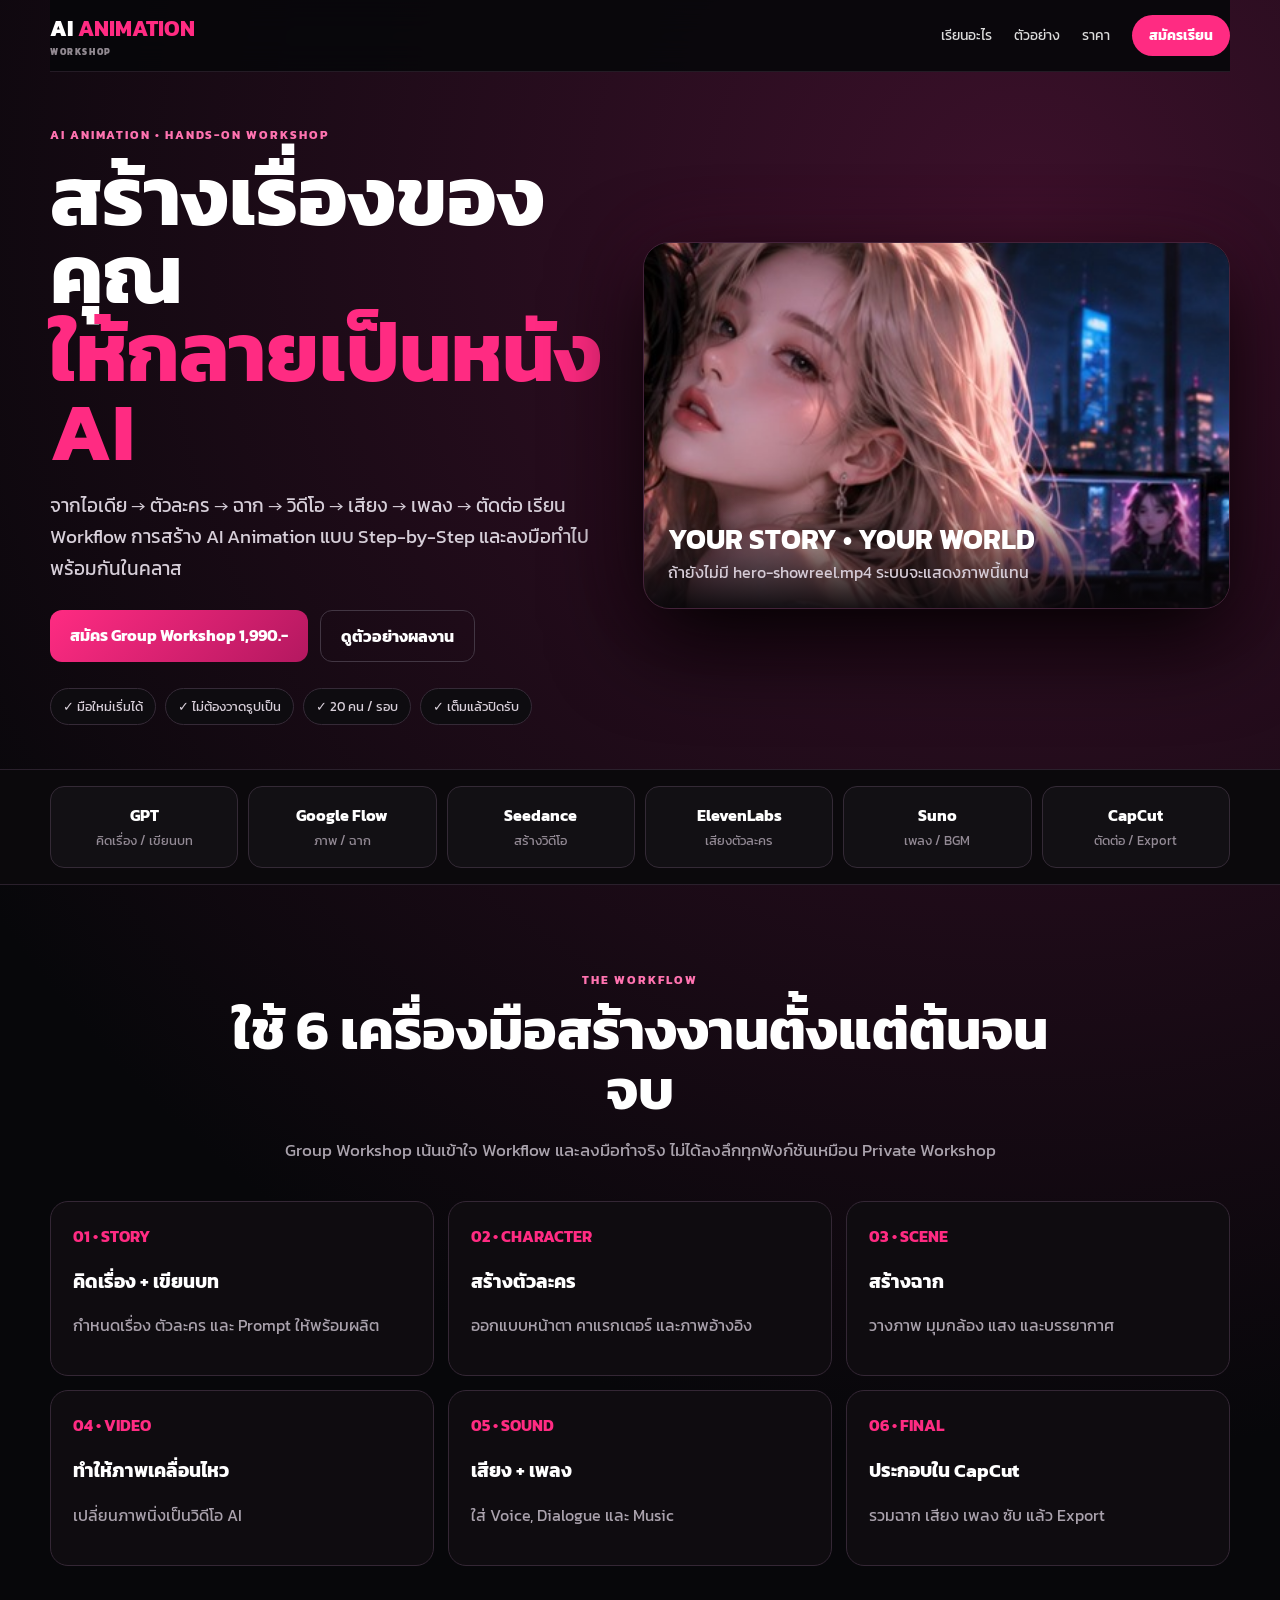
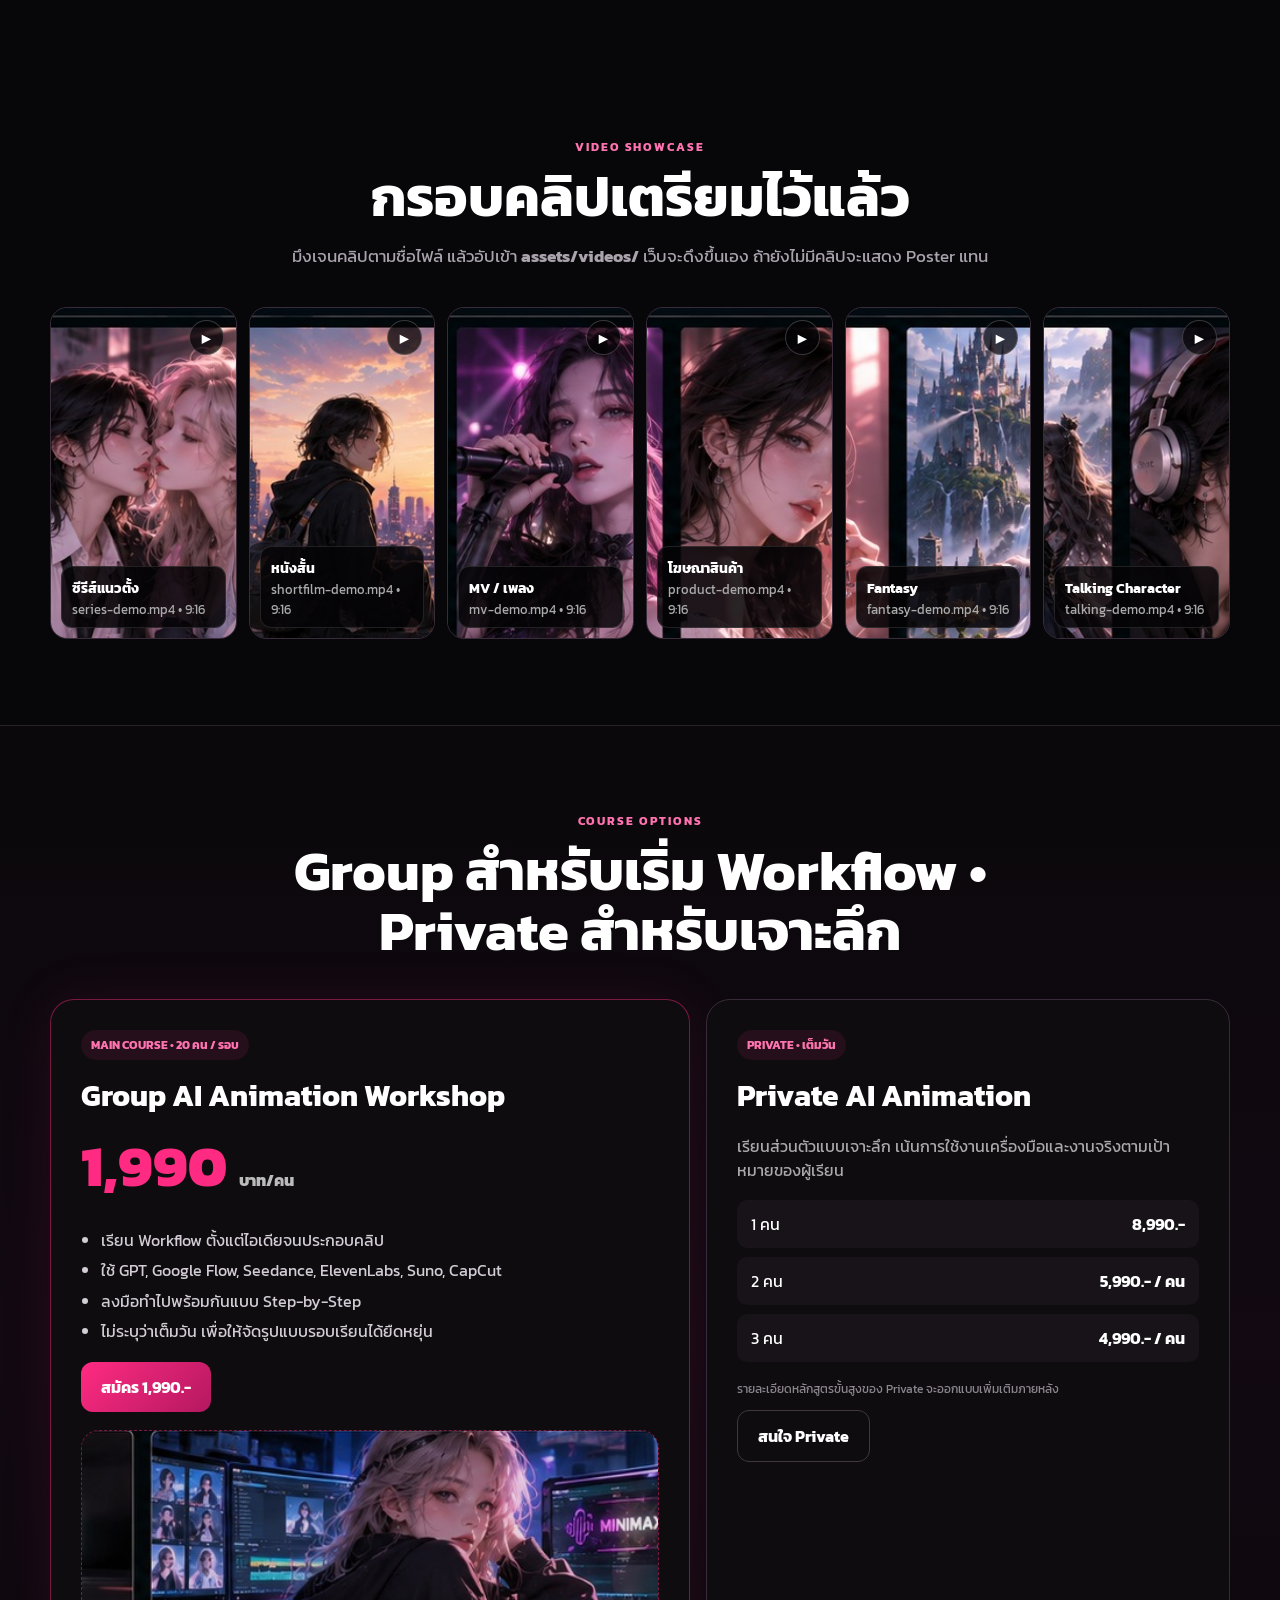
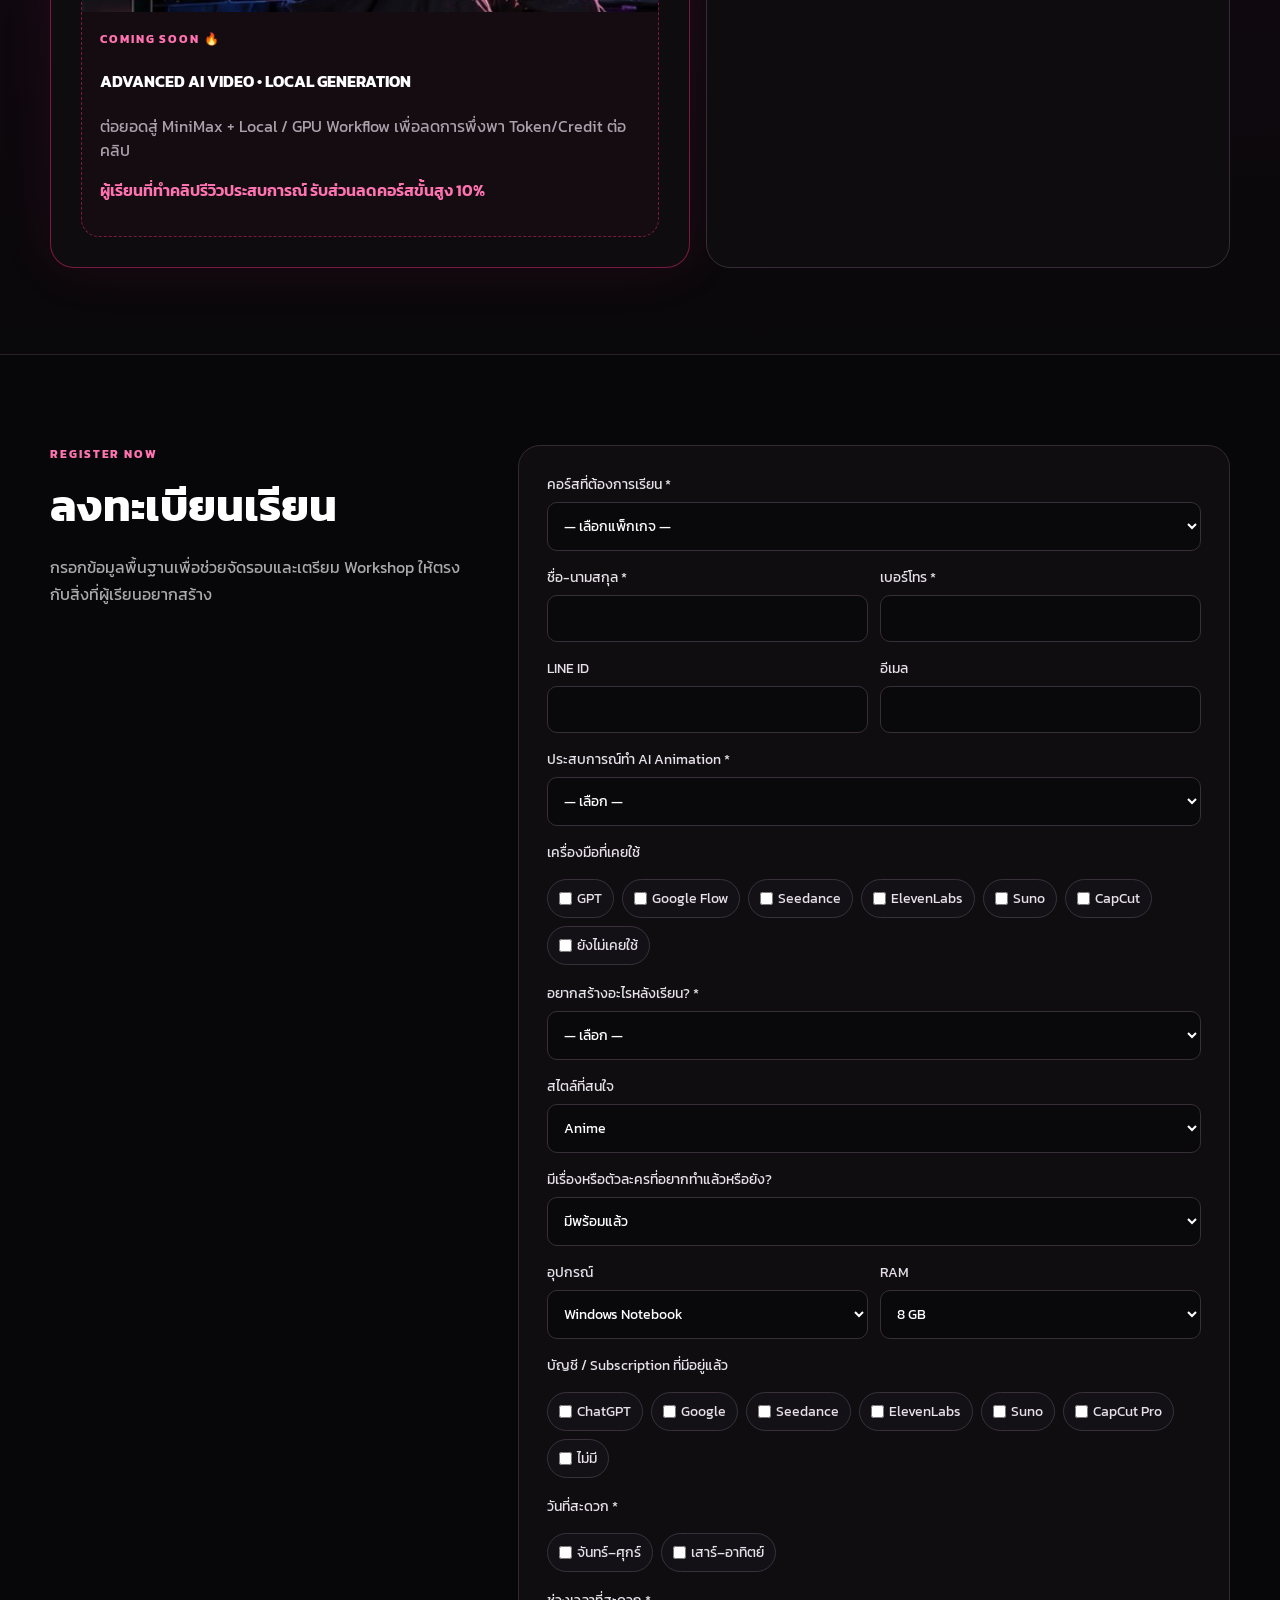
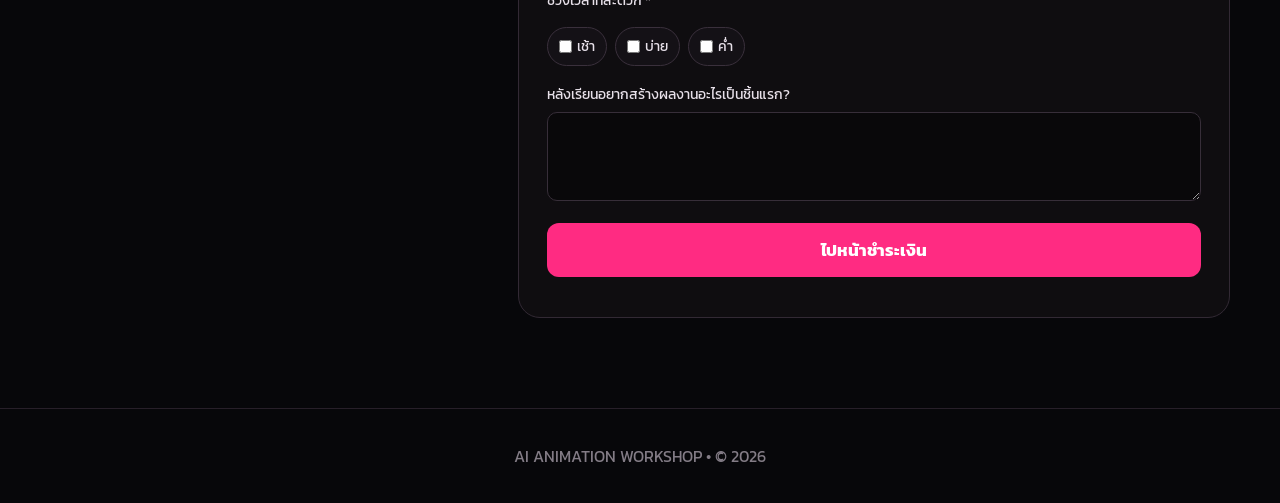
==== index.html @ cec1e3d9 "Add files via upload" ====
<!doctype html>
<html lang="th">
<head>
<meta charset="utf-8">
<meta name="viewport" content="width=device-width,initial-scale=1">
<meta name="theme-color" content="#07070a">
<meta name="description" content="AI Animation Workshop เรียน Workflow สร้าง AI Animation ตั้งแต่ไอเดีย ตัวละคร ฉาก วิดีโอ เสียง เพลง และตัดต่อ">
<title>AI Animation Workshop</title>
<link rel="preconnect" href="https://fonts.googleapis.com">
<link rel="preconnect" href="https://fonts.gstatic.com" crossorigin>
<link href="https://fonts.googleapis.com/css2?family=Kanit:wght@300;400;500;600;700;800&display=swap" rel="stylesheet">
<style>
:root{--bg:#07070a;--panel:#101014;--text:#fff;--muted:#aaa3ad;--pink:#ff2b82;--pink2:#ff73b0;--line:#2b222d}
*{box-sizing:border-box}html{scroll-behavior:smooth}
body{margin:0;background:radial-gradient(circle at 80% 4%,#3b102a 0,transparent 24%),#07070a;color:#fff;font-family:Kanit,sans-serif}
.container{width:min(1180px,calc(100% - 32px));margin:auto}.hidden{display:none!important}
.nav{height:72px;display:flex;align-items:center;justify-content:space-between;border-bottom:1px solid #241b25;position:sticky;top:0;background:#07070ae8;backdrop-filter:blur(16px);z-index:50}
.brand{font-weight:800;font-size:22px}.brand b{color:var(--pink)}.brand small{display:block;font-size:9px;letter-spacing:.18em;color:#918991}
.navlinks{display:flex;align-items:center;gap:22px}.nav a{color:#ddd;text-decoration:none;font-size:14px}.nav .cta{background:var(--pink);padding:10px 17px;border-radius:999px;color:#fff;font-weight:700}
.hero{display:grid;grid-template-columns:1fr 1.05fr;gap:34px;align-items:center;padding:54px 0 44px;min-height:690px}
.kicker,.eyebrow{font-size:12px;letter-spacing:.16em;color:var(--pink2);font-weight:700}.hero h1{font-size:clamp(50px,6.5vw,86px);line-height:.94;margin:13px 0 20px}.hero h1 em{font-style:normal;color:var(--pink)}
.lead{font-size:19px;line-height:1.65;color:#d6ced8}.actions{display:flex;gap:12px;flex-wrap:wrap;margin:26px 0}.btn{display:inline-block;text-decoration:none;color:#fff;border:1px solid #423643;border-radius:12px;padding:13px 20px;font-weight:700}.btn.primary{border:0;background:linear-gradient(135deg,var(--pink),#b41860)}
.facts{display:flex;gap:9px;flex-wrap:wrap}.facts span{font-size:13px;border:1px solid #352a37;background:#0e0c10;padding:8px 12px;border-radius:999px;color:#d9d0da}
.hero-media{position:relative;border:1px solid #44233a;border-radius:26px;overflow:hidden;background:#111;box-shadow:0 30px 90px #000,0 0 80px #ff2b8218;aspect-ratio:16/10}
.hero-media img,.hero-media video{width:100%;height:100%;object-fit:cover;position:absolute;inset:0}.hero-media video{z-index:2}.hero-overlay{position:absolute;inset:auto 0 0 0;padding:24px;background:linear-gradient(transparent,#080609ee);z-index:3}.hero-overlay b{font-size:28px}.hero-overlay span{display:block;color:#d5cbd6}
.toolbar{border-block:1px solid #2a202c;background:#0b090c;padding:16px 0}.tools{display:grid;grid-template-columns:repeat(6,1fr);gap:10px}.tool{border:1px solid #342a36;background:#121014;border-radius:14px;padding:16px 9px;text-align:center}.tool b{display:block}.tool small{color:#938a95}
.section{padding:86px 0}.head{text-align:center;max-width:820px;margin:0 auto 38px}.head h2{font-size:clamp(34px,5vw,56px);line-height:1.08;margin:10px 0}.head p{color:var(--muted);font-size:17px}
.workflow{display:grid;grid-template-columns:repeat(3,1fr);gap:14px}.step{border:1px solid #342735;border-radius:18px;padding:22px;background:#0f0c10}.step b{color:var(--pink)}.step p{color:#aaa2ad}
.video-grid{display:grid;grid-template-columns:repeat(6,1fr);gap:12px}.video-card{position:relative;aspect-ratio:9/16;border:1px solid #392b3a;border-radius:17px;overflow:hidden;background:#0c0a0d}.video-card img,.video-card video{position:absolute;inset:0;width:100%;height:100%;object-fit:cover}.video-card video{z-index:2}.video-card .label{position:absolute;z-index:4;left:10px;right:10px;bottom:10px;background:#050406d9;border:1px solid #ffffff1c;border-radius:11px;padding:8px 10px}.video-card .label b{font-size:14px}.video-card .label small{display:block;color:#aaa}.playdot{position:absolute;z-index:3;top:12px;right:12px;width:35px;height:35px;border-radius:50%;display:grid;place-items:center;background:#050406bb;border:1px solid #fff3}
.pricing{background:linear-gradient(180deg,#0a080b,#120912,#09080a);border-block:1px solid #2a202c}.pricegrid{display:grid;grid-template-columns:1.1fr .9fr;gap:16px}.pcard{border:1px solid #382b39;background:#0e0c0f;border-radius:24px;padding:30px}.pcard.featured{border-color:#ff2b8270;box-shadow:0 0 55px #ff2b8217}.badge{display:inline-block;padding:6px 10px;border-radius:999px;background:#ff2b8218;color:var(--pink2);font-size:12px;font-weight:700}.pcard h3{font-size:30px;margin:13px 0 4px}.money{font-size:58px;font-weight:800;color:var(--pink)}.money small{font-size:16px;color:#bbb}.pcard ul{padding-left:20px;color:#d4cdd6;line-height:1.9}.private-prices{display:grid;gap:9px;margin:18px 0}.private-prices div{display:flex;justify-content:space-between;background:#171319;padding:12px 14px;border-radius:10px}.tease{margin-top:18px;border:1px dashed #ff2b8270;border-radius:18px;padding:0;overflow:hidden;background:#ff2b8208}.tease img{width:100%;display:block;aspect-ratio:16/5;object-fit:cover;opacity:.9}.tease .copy{padding:18px}.tease p{color:#aaa1ac}.discount{color:var(--pink2)!important;font-weight:600}
.register{padding:90px 0}.registergrid{display:grid;grid-template-columns:.75fr 1.25fr;gap:40px}.form{background:#0f0d10;border:1px solid #322934;border-radius:22px;padding:28px}.form label,.legend{display:block;margin:0 0 16px;color:#e7e0e9;font-size:14px}.form input,.form select,.form textarea{width:100%;margin-top:7px;background:#09080a;border:1px solid #372e39;color:#fff;border-radius:10px;padding:12px;font:inherit}.row{display:grid;grid-template-columns:1fr 1fr;gap:12px}.choices{display:flex;gap:8px;flex-wrap:wrap;margin:7px 0 18px}.choices label{margin:0}.choices input{width:auto;margin:0 5px 0 0}.chip{display:flex!important;align-items:center;border:1px solid #3a303c;border-radius:999px;padding:8px 11px;background:#141116}.submit{width:100%;border:0;border-radius:12px;background:var(--pink);color:#fff;font:700 17px Kanit;padding:14px;cursor:pointer}
.payment{margin-top:25px;border-top:1px solid #332a35;padding-top:25px}.bank{background:#171319;border-radius:14px;padding:16px;margin:15px 0}.bank div{display:flex;justify-content:space-between;gap:20px;padding:5px 0}.pay-qr{display:grid;grid-template-columns:1fr minmax(220px,320px);gap:22px;align-items:start}.pay-qr img{width:100%;border-radius:16px;background:#fff}.note{font-size:12px;color:#8e8790}.qrline{display:grid;grid-template-columns:1fr 180px;gap:20px;align-items:center;margin-top:20px}.qrline img{width:180px;background:#fff;padding:8px;border-radius:12px}.foot{border-top:1px solid #271f29;padding:35px 0;color:#837c86;text-align:center}
@media(max-width:950px){.hero,.registergrid,.pricegrid{grid-template-columns:1fr}.video-grid{grid-template-columns:repeat(3,1fr)}.tools{grid-template-columns:repeat(3,1fr)}}
@media(max-width:560px){.navlinks a:not(.cta){display:none}.hero{padding-top:35px;min-height:auto}.hero h1{font-size:50px}.workflow{grid-template-columns:1fr}.video-grid{grid-template-columns:repeat(2,1fr)}.tools{grid-template-columns:repeat(2,1fr)}.row,.pay-qr{grid-template-columns:1fr}}
</style>
</head>
<body>
<nav class="nav container">
  <div class="brand">AI <b>ANIMATION</b><small>WORKSHOP</small></div>
  <div class="navlinks"><a href="#learn">เรียนอะไร</a><a href="#showcase">ตัวอย่าง</a><a href="#pricing">ราคา</a><a href="#register" class="cta">สมัครเรียน</a></div>
</nav>

<main>
<section class="hero container">
  <div>
    <div class="kicker">AI ANIMATION • HANDS-ON WORKSHOP</div>
    <h1>สร้างเรื่องของคุณ<br><em>ให้กลายเป็นหนัง AI</em></h1>
    <p class="lead">จากไอเดีย → ตัวละคร → ฉาก → วิดีโอ → เสียง → เพลง → ตัดต่อ เรียน Workflow การสร้าง AI Animation แบบ Step-by-Step และลงมือทำไปพร้อมกันในคลาส</p>
    <div class="actions"><a class="btn primary" href="#register">สมัคร Group Workshop 1,990.-</a><a class="btn" href="#showcase">ดูตัวอย่างผลงาน</a></div>
    <div class="facts"><span>✓ มือใหม่เริ่มได้</span><span>✓ ไม่ต้องวาดรูปเป็น</span><span>✓ 20 คน / รอบ</span><span>✓ เต็มแล้วปิดรับ</span></div>
  </div>
  <div class="hero-media">
    <img id="heroPoster" src="assets/images/hero-banner.jpg" alt="AI Animation cinematic hero">
    <video data-reveal="#heroPoster" src="assets/videos/hero-showreel.mp4" muted loop autoplay playsinline preload="metadata"></video>
    <div class="hero-overlay"><b>YOUR STORY • YOUR WORLD</b><span>ถ้ายังไม่มี hero-showreel.mp4 ระบบจะแสดงภาพนี้แทน</span></div>
  </div>
</section>

<section class="toolbar"><div class="container tools">
  <div class="tool"><b>GPT</b><small>คิดเรื่อง / เขียนบท</small></div>
  <div class="tool"><b>Google Flow</b><small>ภาพ / ฉาก</small></div>
  <div class="tool"><b>Seedance</b><small>สร้างวิดีโอ</small></div>
  <div class="tool"><b>ElevenLabs</b><small>เสียงตัวละคร</small></div>
  <div class="tool"><b>Suno</b><small>เพลง / BGM</small></div>
  <div class="tool"><b>CapCut</b><small>ตัดต่อ / Export</small></div>
</section>

<section class="section container" id="learn">
  <div class="head"><div class="eyebrow">THE WORKFLOW</div><h2>ใช้ 6 เครื่องมือสร้างงานตั้งแต่ต้นจนจบ</h2><p>Group Workshop เน้นเข้าใจ Workflow และลงมือทำจริง ไม่ได้ลงลึกทุกฟังก์ชันเหมือน Private Workshop</p></div>
  <div class="workflow">
    <div class="step"><b>01 • STORY</b><h3>คิดเรื่อง + เขียนบท</h3><p>กำหนดเรื่อง ตัวละคร และ Prompt ให้พร้อมผลิต</p></div>
    <div class="step"><b>02 • CHARACTER</b><h3>สร้างตัวละคร</h3><p>ออกแบบหน้าตา คาแรกเตอร์ และภาพอ้างอิง</p></div>
    <div class="step"><b>03 • SCENE</b><h3>สร้างฉาก</h3><p>วางภาพ มุมกล้อง แสง และบรรยากาศ</p></div>
    <div class="step"><b>04 • VIDEO</b><h3>ทำให้ภาพเคลื่อนไหว</h3><p>เปลี่ยนภาพนิ่งเป็นวิดีโอ AI</p></div>
    <div class="step"><b>05 • SOUND</b><h3>เสียง + เพลง</h3><p>ใส่ Voice, Dialogue และ Music</p></div>
    <div class="step"><b>06 • FINAL</b><h3>ประกอบใน CapCut</h3><p>รวมฉาก เสียง เพลง ซับ แล้ว Export</p></div>
  </div>
</section>

<section class="section container" id="showcase">
  <div class="head"><div class="eyebrow">VIDEO SHOWCASE</div><h2>กรอบคลิปเตรียมไว้แล้ว</h2><p>มึงเจนคลิปตามชื่อไฟล์ แล้วอัปเข้า <b>assets/videos/</b> เว็บจะดึงขึ้นเอง ถ้ายังไม่มีคลิปจะแสดง Poster แทน</p></div>
  <div class="video-grid">
    <div class="video-card"><img id="p1" src="assets/images/series-poster.jpg"><video data-reveal="#p1" src="assets/videos/series-demo.mp4" muted loop autoplay playsinline preload="metadata"></video><div class="playdot">▶</div><div class="label"><b>ซีรีส์แนวตั้ง</b><small>series-demo.mp4 • 9:16</small></div></div>
    <div class="video-card"><img id="p2" src="assets/images/shortfilm-poster.jpg"><video data-reveal="#p2" src="assets/videos/shortfilm-demo.mp4" muted loop autoplay playsinline preload="metadata"></video><div class="playdot">▶</div><div class="label"><b>หนังสั้น</b><small>shortfilm-demo.mp4 • 9:16</small></div></div>
    <div class="video-card"><img id="p3" src="assets/images/mv-poster.jpg"><video data-reveal="#p3" src="assets/videos/mv-demo.mp4" muted loop autoplay playsinline preload="metadata"></video><div class="playdot">▶</div><div class="label"><b>MV / เพลง</b><small>mv-demo.mp4 • 9:16</small></div></div>
    <div class="video-card"><img id="p4" src="assets/images/product-poster.jpg"><video data-reveal="#p4" src="assets/videos/product-demo.mp4" muted loop autoplay playsinline preload="metadata"></video><div class="playdot">▶</div><div class="label"><b>โฆษณาสินค้า</b><small>product-demo.mp4 • 9:16</small></div></div>
    <div class="video-card"><img id="p5" src="assets/images/fantasy-poster.jpg"><video data-reveal="#p5" src="assets/videos/fantasy-demo.mp4" muted loop autoplay playsinline preload="metadata"></video><div class="playdot">▶</div><div class="label"><b>Fantasy</b><small>fantasy-demo.mp4 • 9:16</small></div></div>
    <div class="video-card"><img id="p6" src="assets/images/talking-poster.jpg"><video data-reveal="#p6" src="assets/videos/talking-demo.mp4" muted loop autoplay playsinline preload="metadata"></video><div class="playdot">▶</div><div class="label"><b>Talking Character</b><small>talking-demo.mp4 • 9:16</small></div></div>
  </div>
</section>

<section class="section pricing" id="pricing"><div class="container">
  <div class="head"><div class="eyebrow">COURSE OPTIONS</div><h2>Group สำหรับเริ่ม Workflow • Private สำหรับเจาะลึก</h2></div>
  <div class="pricegrid">
    <article class="pcard featured">
      <span class="badge">MAIN COURSE • 20 คน / รอบ</span>
      <h3>Group AI Animation Workshop</h3>
      <div class="money">1,990 <small>บาท/คน</small></div>
      <ul><li>เรียน Workflow ตั้งแต่ไอเดียจนประกอบคลิป</li><li>ใช้ GPT, Google Flow, Seedance, ElevenLabs, Suno, CapCut</li><li>ลงมือทำไปพร้อมกันแบบ Step-by-Step</li><li>ไม่ระบุว่าเต็มวัน เพื่อให้จัดรูปแบบรอบเรียนได้ยืดหยุ่น</li></ul>
      <a class="btn primary" href="#register">สมัคร 1,990.-</a>
      <div class="tease">
        <img src="assets/images/advanced-banner.jpg" alt="Advanced Local Generation">
        <div class="copy"><div class="eyebrow">COMING SOON 🔥</div><h4>ADVANCED AI VIDEO • LOCAL GENERATION</h4><p>ต่อยอดสู่ MiniMax + Local / GPU Workflow เพื่อลดการพึ่งพา Token/Credit ต่อคลิป</p><p class="discount">ผู้เรียนที่ทำคลิปรีวิวประสบการณ์ รับส่วนลดคอร์สขั้นสูง 10%</p></div>
      </div>
    </article>
    <article class="pcard">
      <span class="badge">PRIVATE • เต็มวัน</span>
      <h3>Private AI Animation</h3>
      <p style="color:#aaa">เรียนส่วนตัวแบบเจาะลึก เน้นการใช้งานเครื่องมือและงานจริงตามเป้าหมายของผู้เรียน</p>
      <div class="private-prices"><div><span>1 คน</span><b>8,990.-</b></div><div><span>2 คน</span><b>5,990.- / คน</b></div><div><span>3 คน</span><b>4,990.- / คน</b></div></div>
      <p class="note">รายละเอียดหลักสูตรขั้นสูงของ Private จะออกแบบเพิ่มเติมภายหลัง</p>
      <a class="btn" href="#register">สนใจ Private</a>
    </article>
  </div>
</div></section>

<section class="register container" id="register"><div class="registergrid">
  <div><div class="eyebrow">REGISTER NOW</div><h2 style="font-size:44px;margin:10px 0">ลงทะเบียนเรียน</h2><p style="color:#aaa;line-height:1.7">กรอกข้อมูลพื้นฐานเพื่อช่วยจัดรอบและเตรียม Workshop ให้ตรงกับสิ่งที่ผู้เรียนอยากสร้าง</p></div>
  <form class="form" id="registerForm">
    <label>คอร์สที่ต้องการเรียน *<select name="course" id="courseSelect" required>
      <option value="">— เลือกแพ็กเกจ —</option>
      <option value="group" data-price="1990" data-qr="assets/promptpay-1990.png">Group AI Animation Workshop — 1,990 บาท</option>
      <option value="private1" data-price="8990" data-qr="assets/promptpay-8990.png">Private 1 คน — 8,990 บาท</option>
      <option value="private2" data-price="11980" data-qr="assets/promptpay-5990.png">Private 2 คน — 5,990 บาท/คน</option>
      <option value="private3" data-price="14970" data-qr="assets/promptpay-4990.png">Private 3 คน — 4,990 บาท/คน</option>
    </select></label>
    <div class="row"><label>ชื่อ-นามสกุล *<input name="name" required></label><label>เบอร์โทร *<input name="phone" required inputmode="tel"></label></div>
    <div class="row"><label>LINE ID<input name="line"></label><label>อีเมล<input name="email" type="email"></label></div>
    <label>ประสบการณ์ทำ AI Animation *<select name="experience" required><option value="">— เลือก —</option><option>ไม่เคยทำเลย</option><option>เคยสร้างภาพ AI</option><option>เคยทำ Image-to-Video</option><option>ทำคลิป AI อยู่แล้ว</option></select></label>
    <div class="legend">เครื่องมือที่เคยใช้</div><div class="choices">
      <label class="chip"><input type="checkbox" name="tools" value="GPT">GPT</label><label class="chip"><input type="checkbox" name="tools" value="Google Flow">Google Flow</label><label class="chip"><input type="checkbox" name="tools" value="Seedance">Seedance</label><label class="chip"><input type="checkbox" name="tools" value="ElevenLabs">ElevenLabs</label><label class="chip"><input type="checkbox" name="tools" value="Suno">Suno</label><label class="chip"><input type="checkbox" name="tools" value="CapCut">CapCut</label><label class="chip"><input type="checkbox" name="tools" value="none">ยังไม่เคยใช้</label>
    </div>
    <label>อยากสร้างอะไรหลังเรียน? *<select name="goalType" required><option value="">— เลือก —</option><option>ซีรีส์แนวตั้ง</option><option>หนังสั้น</option><option>MV / Music Video</option><option>Animation</option><option>โฆษณาสินค้า / แบรนด์</option><option>TikTok / Reels / Shorts</option><option>รับงาน AI Video</option><option>อื่น ๆ</option></select></label>
    <label>สไตล์ที่สนใจ<select name="style"><option>Anime</option><option>สมจริง / Cinematic</option><option>GL / Yuri</option><option>จีนโบราณ</option><option>Fantasy</option><option>Drama</option><option>Comedy</option><option>Horror</option></select></label>
    <label>มีเรื่องหรือตัวละครที่อยากทำแล้วหรือยัง?<select name="idea"><option>มีพร้อมแล้ว</option><option>มีไอเดียคร่าว ๆ</option><option>ยังไม่มี อยากมาเริ่มในคลาส</option></select></label>
    <div class="row"><label>อุปกรณ์<select name="device"><option>Windows Notebook</option><option>MacBook</option><option>อื่น ๆ / ยังไม่แน่ใจ</option></select></label><label>RAM<select name="ram"><option>8 GB</option><option>16 GB</option><option>32 GB ขึ้นไป</option><option>ไม่ทราบ</option></select></label></div>
    <div class="legend">บัญชี / Subscription ที่มีอยู่แล้ว</div><div class="choices"><label class="chip"><input type="checkbox" name="subs" value="ChatGPT">ChatGPT</label><label class="chip"><input type="checkbox" name="subs" value="Google">Google</label><label class="chip"><input type="checkbox" name="subs" value="Seedance">Seedance</label><label class="chip"><input type="checkbox" name="subs" value="ElevenLabs">ElevenLabs</label><label class="chip"><input type="checkbox" name="subs" value="Suno">Suno</label><label class="chip"><input type="checkbox" name="subs" value="CapCut Pro">CapCut Pro</label><label class="chip"><input type="checkbox" name="subs" value="none">ไม่มี</label></div>
    <label>วันที่สะดวก *</label><div class="choices"><label class="chip"><input type="checkbox" name="days" value="weekday">จันทร์–ศุกร์</label><label class="chip"><input type="checkbox" name="days" value="weekend">เสาร์–อาทิตย์</label></div>
    <label>ช่วงเวลาที่สะดวก *</label><div class="choices"><label class="chip"><input type="checkbox" name="times" value="morning">เช้า</label><label class="chip"><input type="checkbox" name="times" value="afternoon">บ่าย</label><label class="chip"><input type="checkbox" name="times" value="evening">ค่ำ</label></div>
    <label>หลังเรียนอยากสร้างผลงานอะไรเป็นชิ้นแรก?<textarea name="firstProject" rows="3"></textarea></label>
    <button class="submit" type="submit">ไปหน้าชำระเงิน</button>
    <p id="status" class="note"></p>

    <div id="payment" class="payment hidden">
      <div class="eyebrow">STEP 2 / 2</div><h3>ชำระเงินเพื่อยืนยันที่นั่ง</h3>
      <div class="pay-qr"><div>
        <p>แพ็กเกจ: <b id="payCourse">—</b></p><div class="money"><span id="payAmount">0</span> <small>บาท</small></div>
        <div class="bank"><div><span>ธนาคาร</span><b>ไทยพาณิชย์ (SCB)</b></div><div><span>ชื่อบัญชี</span><b>น.ส. ณปภัช สังหมื่นเหม้า</b></div><div><span>เลขบัญชี</span><b>028-403337-0</b></div></div>
        <label>แนบหลักฐานการโอนเงิน *<input type="file" id="slip" accept="image/jpeg,image/png,image/webp,application/pdf"></label>
        <button class="submit" type="button" id="confirm">ยืนยันการชำระเงิน</button>
      </div><div><img id="paymentQr" src="assets/promptpay-1990.png" alt="QR ชำระเงิน"></div></div>
      <div id="lineFollow" class="qrline hidden"><div><div class="eyebrow">ขั้นตอนสุดท้าย</div><h3>แอด LINE เพื่อแจ้งการโอนเงินและรับวันนัดหมาย</h3><p>LINE QR ใช้ภาพเดิมของเว็บ</p></div><img src="assets/line-contact-qr.png" alt="QR LINE"></div>
    </div>
  </form>
</div></section>
</main>
<footer class="foot"><div class="container">AI ANIMATION WORKSHOP • © 2026</div></footer>

<script>
document.querySelectorAll('video[data-reveal]').forEach(v=>{
  const target=document.querySelector(v.dataset.reveal);
  v.addEventListener('canplay',()=>{ if(target) target.style.opacity='0'; });
  v.addEventListener('error',()=>{ v.style.display='none'; if(target) target.style.opacity='1'; });
});

const form=document.getElementById('registerForm');
const course=document.getElementById('courseSelect');
const payment=document.getElementById('payment');
const payCourse=document.getElementById('payCourse');
const payAmount=document.getElementById('payAmount');
const paymentQr=document.getElementById('paymentQr');
const statusEl=document.getElementById('status');

form.addEventListener('submit',e=>{
  e.preventDefault();
  const days=[...form.querySelectorAll('[name=days]:checked')];
  const times=[...form.querySelectorAll('[name=times]:checked')];
  if(!days.length||!times.length){statusEl.textContent='กรุณาเลือกวันที่และช่วงเวลาที่สะดวกอย่างน้อย 1 ตัวเลือก';return}
  const opt=course.options[course.selectedIndex];
  payCourse.textContent=opt.textContent;
  payAmount.textContent=Number(opt.dataset.price||0).toLocaleString('th-TH');
  paymentQr.src=opt.dataset.qr||'assets/promptpay-1990.png';
  payment.classList.remove('hidden');
  statusEl.textContent='';
  payment.scrollIntoView({behavior:'smooth',block:'start'});
});

document.getElementById('confirm').addEventListener('click',()=>{
  if(!document.getElementById('slip').files.length){alert('กรุณาแนบสลิปก่อนยืนยัน');return}
  document.getElementById('lineFollow').classList.remove('hidden');
  document.getElementById('lineFollow').scrollIntoView({behavior:'smooth',block:'center'});
});
</script>
</body></html>
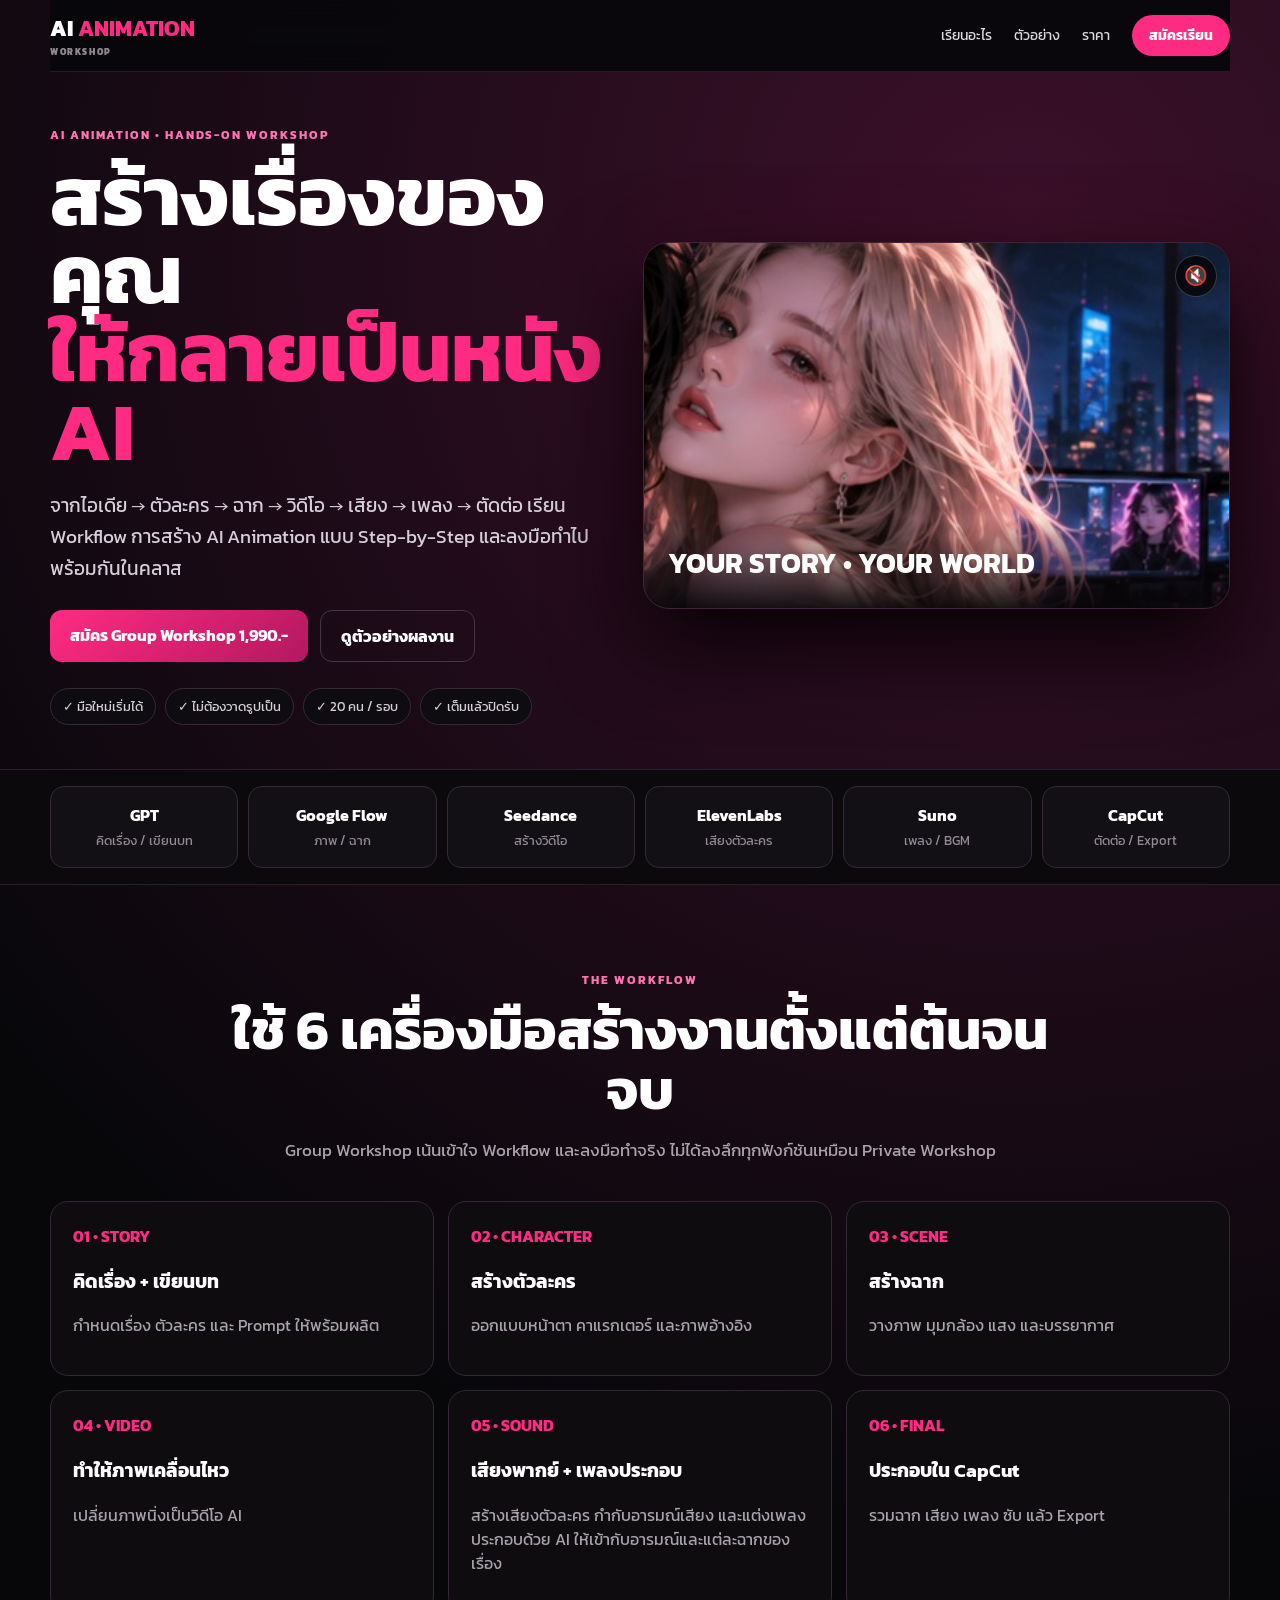
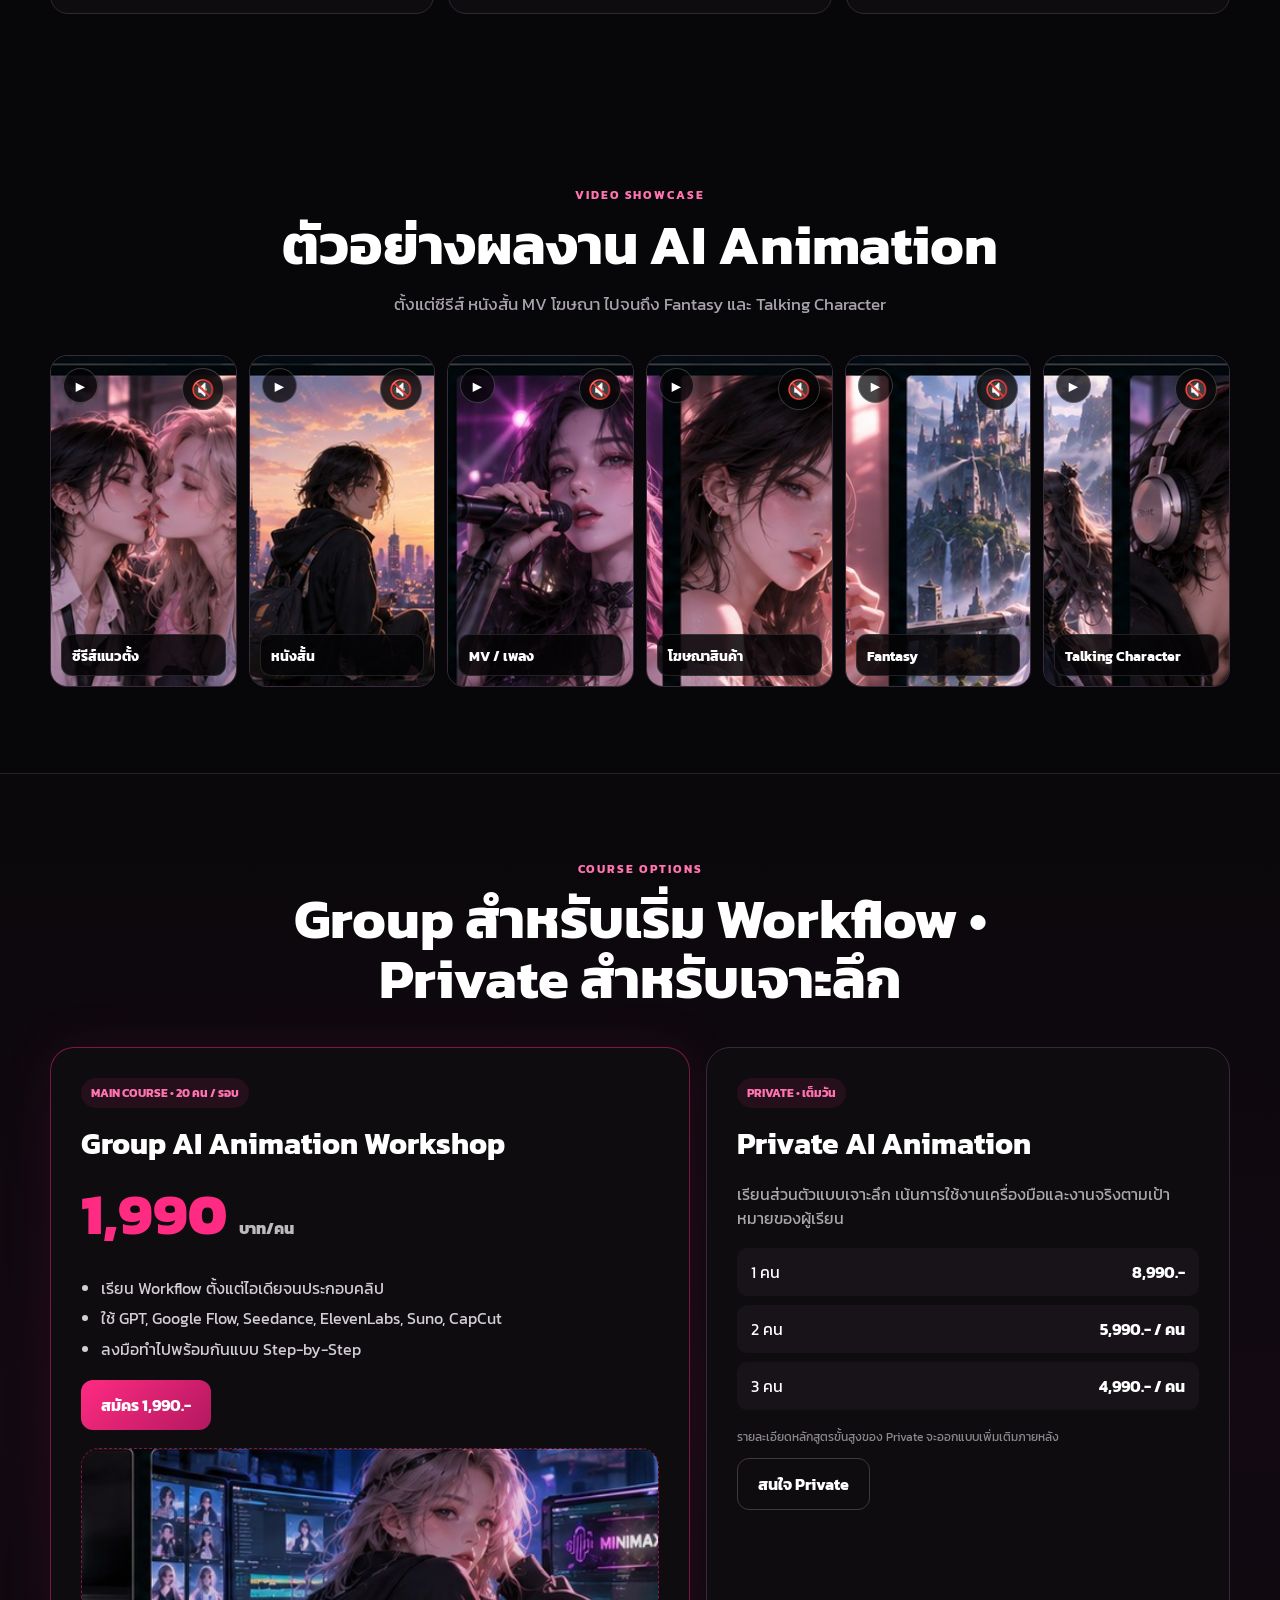
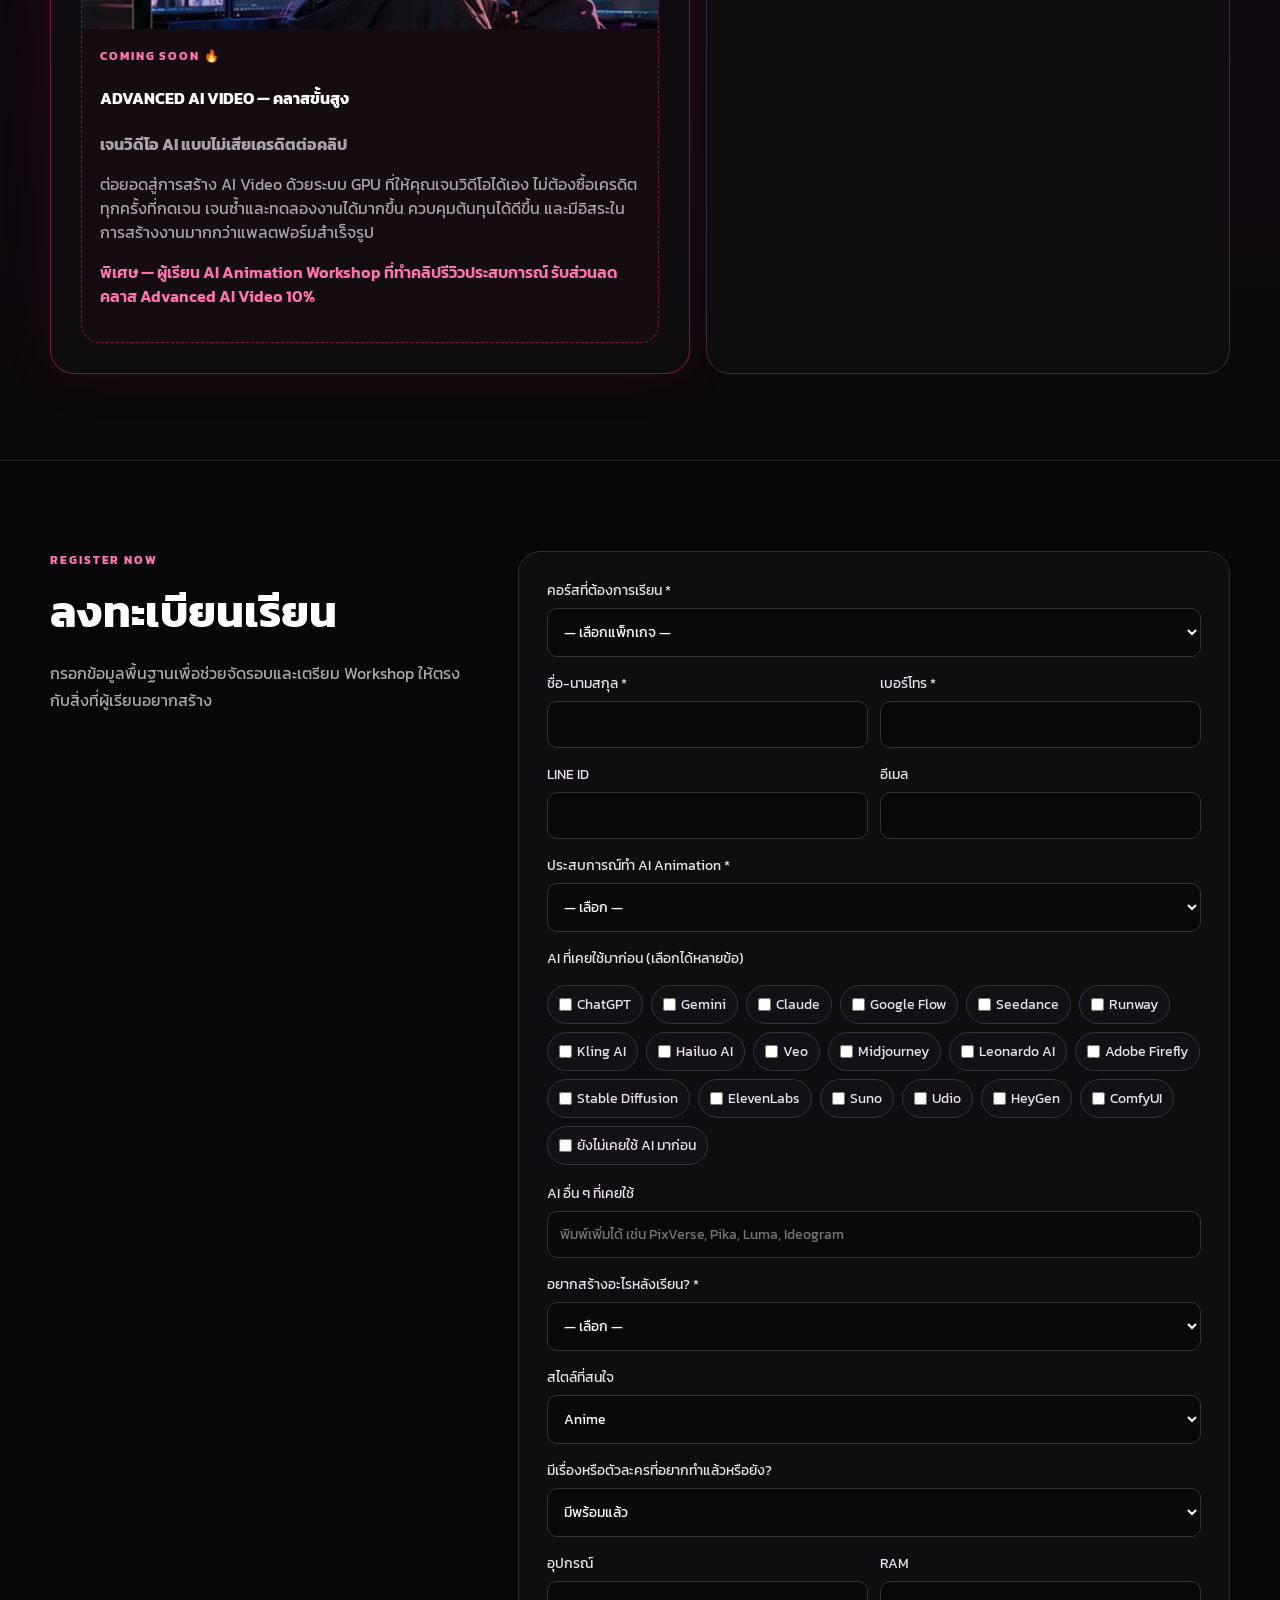
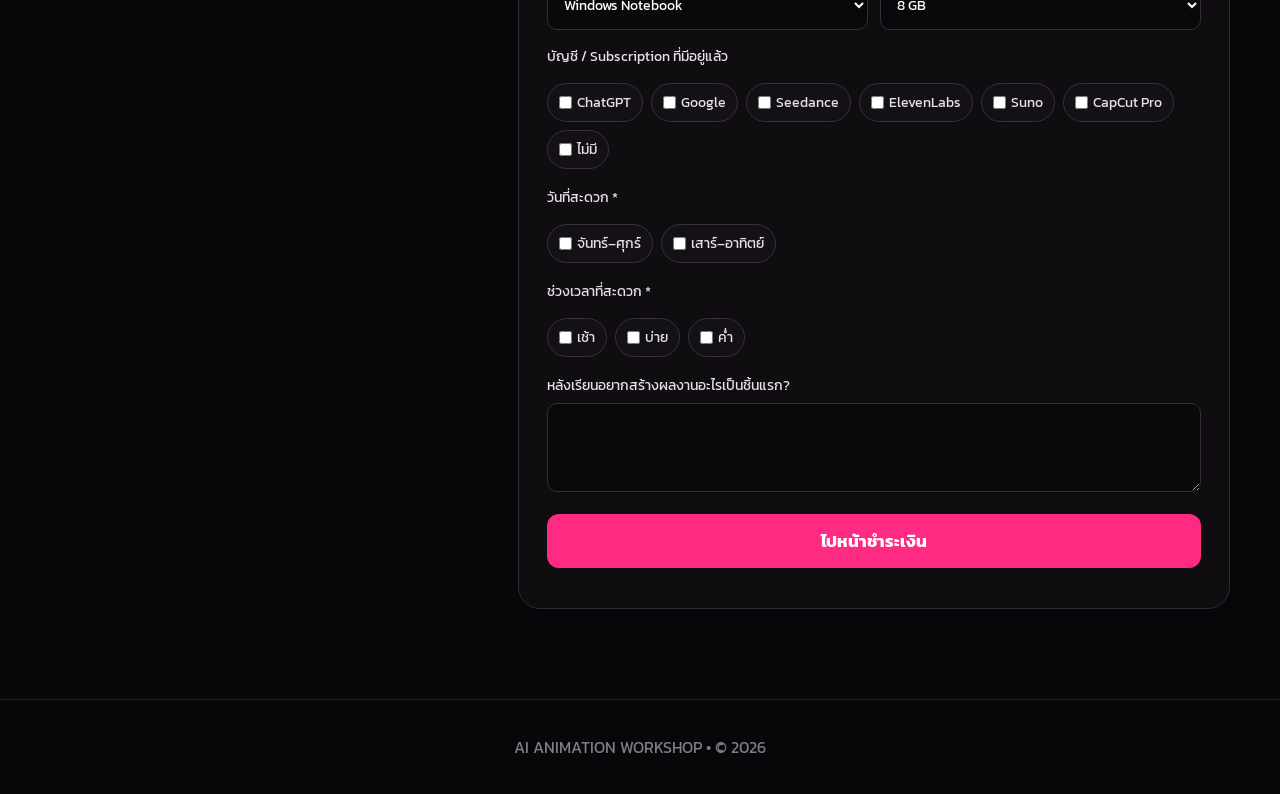
==== commit 0b433349: "Add files via upload" ====
--- a/index.html
+++ b/index.html
@@ -22,11 +22,11 @@
 .lead{font-size:19px;line-height:1.65;color:#d6ced8}.actions{display:flex;gap:12px;flex-wrap:wrap;margin:26px 0}.btn{display:inline-block;text-decoration:none;color:#fff;border:1px solid #423643;border-radius:12px;padding:13px 20px;font-weight:700}.btn.primary{border:0;background:linear-gradient(135deg,var(--pink),#b41860)}
 .facts{display:flex;gap:9px;flex-wrap:wrap}.facts span{font-size:13px;border:1px solid #352a37;background:#0e0c10;padding:8px 12px;border-radius:999px;color:#d9d0da}
 .hero-media{position:relative;border:1px solid #44233a;border-radius:26px;overflow:hidden;background:#111;box-shadow:0 30px 90px #000,0 0 80px #ff2b8218;aspect-ratio:16/10}
-.hero-media img,.hero-media video{width:100%;height:100%;object-fit:cover;position:absolute;inset:0}.hero-media video{z-index:2}.hero-overlay{position:absolute;inset:auto 0 0 0;padding:24px;background:linear-gradient(transparent,#080609ee);z-index:3}.hero-overlay b{font-size:28px}.hero-overlay span{display:block;color:#d5cbd6}
+.hero-media img,.hero-media video{width:100%;height:100%;object-fit:cover;position:absolute;inset:0}.hero-media video{z-index:2}.hero-overlay{position:absolute;inset:auto 0 0 0;padding:24px;background:linear-gradient(transparent,#080609ee);z-index:3}.hero-overlay b{font-size:28px}.hero-overlay span{display:block;color:#d5cbd6}.sound-btn{position:absolute;z-index:6;top:12px;right:12px;width:42px;height:42px;border-radius:50%;border:1px solid #ffffff35;background:#050406c9;color:#fff;display:grid;place-items:center;font-size:19px;cursor:pointer;backdrop-filter:blur(8px);-webkit-backdrop-filter:blur(8px)}.sound-btn:hover{background:#171017}.sound-btn:focus-visible{outline:2px solid var(--pink);outline-offset:2px}
 .toolbar{border-block:1px solid #2a202c;background:#0b090c;padding:16px 0}.tools{display:grid;grid-template-columns:repeat(6,1fr);gap:10px}.tool{border:1px solid #342a36;background:#121014;border-radius:14px;padding:16px 9px;text-align:center}.tool b{display:block}.tool small{color:#938a95}
 .section{padding:86px 0}.head{text-align:center;max-width:820px;margin:0 auto 38px}.head h2{font-size:clamp(34px,5vw,56px);line-height:1.08;margin:10px 0}.head p{color:var(--muted);font-size:17px}
 .workflow{display:grid;grid-template-columns:repeat(3,1fr);gap:14px}.step{border:1px solid #342735;border-radius:18px;padding:22px;background:#0f0c10}.step b{color:var(--pink)}.step p{color:#aaa2ad}
-.video-grid{display:grid;grid-template-columns:repeat(6,1fr);gap:12px}.video-card{position:relative;aspect-ratio:9/16;border:1px solid #392b3a;border-radius:17px;overflow:hidden;background:#0c0a0d}.video-card img,.video-card video{position:absolute;inset:0;width:100%;height:100%;object-fit:cover}.video-card video{z-index:2}.video-card .label{position:absolute;z-index:4;left:10px;right:10px;bottom:10px;background:#050406d9;border:1px solid #ffffff1c;border-radius:11px;padding:8px 10px}.video-card .label b{font-size:14px}.video-card .label small{display:block;color:#aaa}.playdot{position:absolute;z-index:3;top:12px;right:12px;width:35px;height:35px;border-radius:50%;display:grid;place-items:center;background:#050406bb;border:1px solid #fff3}
+.video-grid{display:grid;grid-template-columns:repeat(6,1fr);gap:12px}.video-card{position:relative;aspect-ratio:9/16;border:1px solid #392b3a;border-radius:17px;overflow:hidden;background:#0c0a0d}.video-card img,.video-card video{position:absolute;inset:0;width:100%;height:100%;object-fit:cover}.video-card video{z-index:2}.video-card .label{position:absolute;z-index:4;left:10px;right:10px;bottom:10px;background:#050406d9;border:1px solid #ffffff1c;border-radius:11px;padding:8px 10px}.video-card .label b{font-size:14px}.video-card .label small{display:block;color:#aaa}.playdot{position:absolute;z-index:3;top:12px;left:12px;width:35px;height:35px;border-radius:50%;display:grid;place-items:center;background:#050406bb;border:1px solid #fff3}
 .pricing{background:linear-gradient(180deg,#0a080b,#120912,#09080a);border-block:1px solid #2a202c}.pricegrid{display:grid;grid-template-columns:1.1fr .9fr;gap:16px}.pcard{border:1px solid #382b39;background:#0e0c0f;border-radius:24px;padding:30px}.pcard.featured{border-color:#ff2b8270;box-shadow:0 0 55px #ff2b8217}.badge{display:inline-block;padding:6px 10px;border-radius:999px;background:#ff2b8218;color:var(--pink2);font-size:12px;font-weight:700}.pcard h3{font-size:30px;margin:13px 0 4px}.money{font-size:58px;font-weight:800;color:var(--pink)}.money small{font-size:16px;color:#bbb}.pcard ul{padding-left:20px;color:#d4cdd6;line-height:1.9}.private-prices{display:grid;gap:9px;margin:18px 0}.private-prices div{display:flex;justify-content:space-between;background:#171319;padding:12px 14px;border-radius:10px}.tease{margin-top:18px;border:1px dashed #ff2b8270;border-radius:18px;padding:0;overflow:hidden;background:#ff2b8208}.tease img{width:100%;display:block;aspect-ratio:16/5;object-fit:cover;opacity:.9}.tease .copy{padding:18px}.tease p{color:#aaa1ac}.discount{color:var(--pink2)!important;font-weight:600}
 .register{padding:90px 0}.registergrid{display:grid;grid-template-columns:.75fr 1.25fr;gap:40px}.form{background:#0f0d10;border:1px solid #322934;border-radius:22px;padding:28px}.form label,.legend{display:block;margin:0 0 16px;color:#e7e0e9;font-size:14px}.form input,.form select,.form textarea{width:100%;margin-top:7px;background:#09080a;border:1px solid #372e39;color:#fff;border-radius:10px;padding:12px;font:inherit}.row{display:grid;grid-template-columns:1fr 1fr;gap:12px}.choices{display:flex;gap:8px;flex-wrap:wrap;margin:7px 0 18px}.choices label{margin:0}.choices input{width:auto;margin:0 5px 0 0}.chip{display:flex!important;align-items:center;border:1px solid #3a303c;border-radius:999px;padding:8px 11px;background:#141116}.submit{width:100%;border:0;border-radius:12px;background:var(--pink);color:#fff;font:700 17px Kanit;padding:14px;cursor:pointer}
 .payment{margin-top:25px;border-top:1px solid #332a35;padding-top:25px}.bank{background:#171319;border-radius:14px;padding:16px;margin:15px 0}.bank div{display:flex;justify-content:space-between;gap:20px;padding:5px 0}.pay-qr{display:grid;grid-template-columns:1fr minmax(220px,320px);gap:22px;align-items:start}.pay-qr img{width:100%;border-radius:16px;background:#fff}.note{font-size:12px;color:#8e8790}.qrline{display:grid;grid-template-columns:1fr 180px;gap:20px;align-items:center;margin-top:20px}.qrline img{width:180px;background:#fff;padding:8px;border-radius:12px}.foot{border-top:1px solid #271f29;padding:35px 0;color:#837c86;text-align:center}
@@ -52,7 +52,7 @@
   <div class="hero-media">
     <img id="heroPoster" src="assets/images/hero-banner.jpg" alt="AI Animation cinematic hero">
     <video data-reveal="#heroPoster" src="assets/videos/hero-showreel.mp4" muted loop autoplay playsinline preload="metadata"></video>
-    <div class="hero-overlay"><b>YOUR STORY • YOUR WORLD</b><span>ถ้ายังไม่มี hero-showreel.mp4 ระบบจะแสดงภาพนี้แทน</span></div>
+    <button class="sound-btn" type="button" aria-label="เปิดเสียง" title="เปิด/ปิดเสียง">🔇</button><div class="hero-overlay"><b>YOUR STORY • YOUR WORLD</b></div>
   </div>
 </section>
 
@@ -72,20 +72,20 @@
     <div class="step"><b>02 • CHARACTER</b><h3>สร้างตัวละคร</h3><p>ออกแบบหน้าตา คาแรกเตอร์ และภาพอ้างอิง</p></div>
     <div class="step"><b>03 • SCENE</b><h3>สร้างฉาก</h3><p>วางภาพ มุมกล้อง แสง และบรรยากาศ</p></div>
     <div class="step"><b>04 • VIDEO</b><h3>ทำให้ภาพเคลื่อนไหว</h3><p>เปลี่ยนภาพนิ่งเป็นวิดีโอ AI</p></div>
-    <div class="step"><b>05 • SOUND</b><h3>เสียง + เพลง</h3><p>ใส่ Voice, Dialogue และ Music</p></div>
+    <div class="step"><b>05 • SOUND</b><h3>เสียงพากย์ + เพลงประกอบ</h3><p>สร้างเสียงตัวละคร กำกับอารมณ์เสียง และแต่งเพลงประกอบด้วย AI ให้เข้ากับอารมณ์และแต่ละฉากของเรื่อง</p></div>
     <div class="step"><b>06 • FINAL</b><h3>ประกอบใน CapCut</h3><p>รวมฉาก เสียง เพลง ซับ แล้ว Export</p></div>
   </div>
 </section>
 
 <section class="section container" id="showcase">
-  <div class="head"><div class="eyebrow">VIDEO SHOWCASE</div><h2>กรอบคลิปเตรียมไว้แล้ว</h2><p>มึงเจนคลิปตามชื่อไฟล์ แล้วอัปเข้า <b>assets/videos/</b> เว็บจะดึงขึ้นเอง ถ้ายังไม่มีคลิปจะแสดง Poster แทน</p></div>
+  <div class="head"><div class="eyebrow">VIDEO SHOWCASE</div><h2>ตัวอย่างผลงาน AI Animation</h2><p>ตั้งแต่ซีรีส์ หนังสั้น MV โฆษณา ไปจนถึง Fantasy และ Talking Character</p></div>
   <div class="video-grid">
-    <div class="video-card"><img id="p1" src="assets/images/series-poster.jpg"><video data-reveal="#p1" src="assets/videos/series-demo.mp4" muted loop autoplay playsinline preload="metadata"></video><div class="playdot">▶</div><div class="label"><b>ซีรีส์แนวตั้ง</b><small>series-demo.mp4 • 9:16</small></div></div>
-    <div class="video-card"><img id="p2" src="assets/images/shortfilm-poster.jpg"><video data-reveal="#p2" src="assets/videos/shortfilm-demo.mp4" muted loop autoplay playsinline preload="metadata"></video><div class="playdot">▶</div><div class="label"><b>หนังสั้น</b><small>shortfilm-demo.mp4 • 9:16</small></div></div>
-    <div class="video-card"><img id="p3" src="assets/images/mv-poster.jpg"><video data-reveal="#p3" src="assets/videos/mv-demo.mp4" muted loop autoplay playsinline preload="metadata"></video><div class="playdot">▶</div><div class="label"><b>MV / เพลง</b><small>mv-demo.mp4 • 9:16</small></div></div>
-    <div class="video-card"><img id="p4" src="assets/images/product-poster.jpg"><video data-reveal="#p4" src="assets/videos/product-demo.mp4" muted loop autoplay playsinline preload="metadata"></video><div class="playdot">▶</div><div class="label"><b>โฆษณาสินค้า</b><small>product-demo.mp4 • 9:16</small></div></div>
-    <div class="video-card"><img id="p5" src="assets/images/fantasy-poster.jpg"><video data-reveal="#p5" src="assets/videos/fantasy-demo.mp4" muted loop autoplay playsinline preload="metadata"></video><div class="playdot">▶</div><div class="label"><b>Fantasy</b><small>fantasy-demo.mp4 • 9:16</small></div></div>
-    <div class="video-card"><img id="p6" src="assets/images/talking-poster.jpg"><video data-reveal="#p6" src="assets/videos/talking-demo.mp4" muted loop autoplay playsinline preload="metadata"></video><div class="playdot">▶</div><div class="label"><b>Talking Character</b><small>talking-demo.mp4 • 9:16</small></div></div>
+    <div class="video-card"><img id="p1" src="assets/images/series-poster.jpg" alt="ซีรีส์แนวตั้ง"><video data-reveal="#p1" src="assets/videos/series-demo.mp4" muted loop autoplay playsinline preload="metadata"></video><div class="playdot">▶</div><button class="sound-btn" type="button" aria-label="เปิดเสียง" title="เปิด/ปิดเสียง">🔇</button><div class="label"><b>ซีรีส์แนวตั้ง</b></div></div>
+    <div class="video-card"><img id="p2" src="assets/images/shortfilm-poster.jpg" alt="หนังสั้น"><video data-reveal="#p2" src="assets/videos/shortfilm-demo.mp4" muted loop autoplay playsinline preload="metadata"></video><div class="playdot">▶</div><button class="sound-btn" type="button" aria-label="เปิดเสียง" title="เปิด/ปิดเสียง">🔇</button><div class="label"><b>หนังสั้น</b></div></div>
+    <div class="video-card"><img id="p3" src="assets/images/mv-poster.jpg" alt="MV / เพลง"><video data-reveal="#p3" src="assets/videos/mv-demo.mp4" muted loop autoplay playsinline preload="metadata"></video><div class="playdot">▶</div><button class="sound-btn" type="button" aria-label="เปิดเสียง" title="เปิด/ปิดเสียง">🔇</button><div class="label"><b>MV / เพลง</b></div></div>
+    <div class="video-card"><img id="p4" src="assets/images/product-poster.jpg" alt="โฆษณาสินค้า"><video data-reveal="#p4" src="assets/videos/product-demo.mp4" muted loop autoplay playsinline preload="metadata"></video><div class="playdot">▶</div><button class="sound-btn" type="button" aria-label="เปิดเสียง" title="เปิด/ปิดเสียง">🔇</button><div class="label"><b>โฆษณาสินค้า</b></div></div>
+    <div class="video-card"><img id="p5" src="assets/images/fantasy-poster.jpg" alt="Fantasy"><video data-reveal="#p5" src="assets/videos/fantasy-demo.mp4" muted loop autoplay playsinline preload="metadata"></video><div class="playdot">▶</div><button class="sound-btn" type="button" aria-label="เปิดเสียง" title="เปิด/ปิดเสียง">🔇</button><div class="label"><b>Fantasy</b></div></div>
+    <div class="video-card"><img id="p6" src="assets/images/talking-poster.jpg" alt="Talking Character"><video data-reveal="#p6" src="assets/videos/talking-demo.mp4" muted loop autoplay playsinline preload="metadata"></video><div class="playdot">▶</div><button class="sound-btn" type="button" aria-label="เปิดเสียง" title="เปิด/ปิดเสียง">🔇</button><div class="label"><b>Talking Character</b></div></div>
   </div>
 </section>
 
@@ -96,11 +96,11 @@
       <span class="badge">MAIN COURSE • 20 คน / รอบ</span>
       <h3>Group AI Animation Workshop</h3>
       <div class="money">1,990 <small>บาท/คน</small></div>
-      <ul><li>เรียน Workflow ตั้งแต่ไอเดียจนประกอบคลิป</li><li>ใช้ GPT, Google Flow, Seedance, ElevenLabs, Suno, CapCut</li><li>ลงมือทำไปพร้อมกันแบบ Step-by-Step</li><li>ไม่ระบุว่าเต็มวัน เพื่อให้จัดรูปแบบรอบเรียนได้ยืดหยุ่น</li></ul>
+      <ul><li>เรียน Workflow ตั้งแต่ไอเดียจนประกอบคลิป</li><li>ใช้ GPT, Google Flow, Seedance, ElevenLabs, Suno, CapCut</li><li>ลงมือทำไปพร้อมกันแบบ Step-by-Step</li></ul>
       <a class="btn primary" href="#register">สมัคร 1,990.-</a>
       <div class="tease">
         <img src="assets/images/advanced-banner.jpg" alt="Advanced Local Generation">
-        <div class="copy"><div class="eyebrow">COMING SOON 🔥</div><h4>ADVANCED AI VIDEO • LOCAL GENERATION</h4><p>ต่อยอดสู่ MiniMax + Local / GPU Workflow เพื่อลดการพึ่งพา Token/Credit ต่อคลิป</p><p class="discount">ผู้เรียนที่ทำคลิปรีวิวประสบการณ์ รับส่วนลดคอร์สขั้นสูง 10%</p></div>
+        <div class="copy"><div class="eyebrow">COMING SOON 🔥</div><h4>ADVANCED AI VIDEO — คลาสขั้นสูง</h4><p><b>เจนวิดีโอ AI แบบไม่เสียเครดิตต่อคลิป</b></p><p>ต่อยอดสู่การสร้าง AI Video ด้วยระบบ GPU ที่ให้คุณเจนวิดีโอได้เอง ไม่ต้องซื้อเครดิตทุกครั้งที่กดเจน เจนซ้ำและทดลองงานได้มากขึ้น ควบคุมต้นทุนได้ดีขึ้น และมีอิสระในการสร้างงานมากกว่าแพลตฟอร์มสำเร็จรูป</p><p class="discount">พิเศษ — ผู้เรียน AI Animation Workshop ที่ทำคลิปรีวิวประสบการณ์ รับส่วนลดคลาส Advanced AI Video 10%</p></div>
       </div>
     </article>
     <article class="pcard">
@@ -127,9 +127,28 @@
     <div class="row"><label>ชื่อ-นามสกุล *<input name="name" required></label><label>เบอร์โทร *<input name="phone" required inputmode="tel"></label></div>
     <div class="row"><label>LINE ID<input name="line"></label><label>อีเมล<input name="email" type="email"></label></div>
     <label>ประสบการณ์ทำ AI Animation *<select name="experience" required><option value="">— เลือก —</option><option>ไม่เคยทำเลย</option><option>เคยสร้างภาพ AI</option><option>เคยทำ Image-to-Video</option><option>ทำคลิป AI อยู่แล้ว</option></select></label>
-    <div class="legend">เครื่องมือที่เคยใช้</div><div class="choices">
-      <label class="chip"><input type="checkbox" name="tools" value="GPT">GPT</label><label class="chip"><input type="checkbox" name="tools" value="Google Flow">Google Flow</label><label class="chip"><input type="checkbox" name="tools" value="Seedance">Seedance</label><label class="chip"><input type="checkbox" name="tools" value="ElevenLabs">ElevenLabs</label><label class="chip"><input type="checkbox" name="tools" value="Suno">Suno</label><label class="chip"><input type="checkbox" name="tools" value="CapCut">CapCut</label><label class="chip"><input type="checkbox" name="tools" value="none">ยังไม่เคยใช้</label>
+    <div class="legend">AI ที่เคยใช้มาก่อน (เลือกได้หลายข้อ)</div><div class="choices">
+      <label class="chip"><input type="checkbox" name="tools" value="ChatGPT">ChatGPT</label>
+      <label class="chip"><input type="checkbox" name="tools" value="Gemini">Gemini</label>
+      <label class="chip"><input type="checkbox" name="tools" value="Claude">Claude</label>
+      <label class="chip"><input type="checkbox" name="tools" value="Google Flow">Google Flow</label>
+      <label class="chip"><input type="checkbox" name="tools" value="Seedance">Seedance</label>
+      <label class="chip"><input type="checkbox" name="tools" value="Runway">Runway</label>
+      <label class="chip"><input type="checkbox" name="tools" value="Kling AI">Kling AI</label>
+      <label class="chip"><input type="checkbox" name="tools" value="Hailuo AI">Hailuo AI</label>
+      <label class="chip"><input type="checkbox" name="tools" value="Veo">Veo</label>
+      <label class="chip"><input type="checkbox" name="tools" value="Midjourney">Midjourney</label>
+      <label class="chip"><input type="checkbox" name="tools" value="Leonardo AI">Leonardo AI</label>
+      <label class="chip"><input type="checkbox" name="tools" value="Adobe Firefly">Adobe Firefly</label>
+      <label class="chip"><input type="checkbox" name="tools" value="Stable Diffusion">Stable Diffusion</label>
+      <label class="chip"><input type="checkbox" name="tools" value="ElevenLabs">ElevenLabs</label>
+      <label class="chip"><input type="checkbox" name="tools" value="Suno">Suno</label>
+      <label class="chip"><input type="checkbox" name="tools" value="Udio">Udio</label>
+      <label class="chip"><input type="checkbox" name="tools" value="HeyGen">HeyGen</label>
+      <label class="chip"><input type="checkbox" name="tools" value="ComfyUI">ComfyUI</label>
+      <label class="chip"><input type="checkbox" name="tools" value="none">ยังไม่เคยใช้ AI มาก่อน</label>
     </div>
+    <label>AI อื่น ๆ ที่เคยใช้<input name="otherAI" placeholder="พิมพ์เพิ่มได้ เช่น PixVerse, Pika, Luma, Ideogram"></label>
     <label>อยากสร้างอะไรหลังเรียน? *<select name="goalType" required><option value="">— เลือก —</option><option>ซีรีส์แนวตั้ง</option><option>หนังสั้น</option><option>MV / Music Video</option><option>Animation</option><option>โฆษณาสินค้า / แบรนด์</option><option>TikTok / Reels / Shorts</option><option>รับงาน AI Video</option><option>อื่น ๆ</option></select></label>
     <label>สไตล์ที่สนใจ<select name="style"><option>Anime</option><option>สมจริง / Cinematic</option><option>GL / Yuri</option><option>จีนโบราณ</option><option>Fantasy</option><option>Drama</option><option>Comedy</option><option>Horror</option></select></label>
     <label>มีเรื่องหรือตัวละครที่อยากทำแล้วหรือยัง?<select name="idea"><option>มีพร้อมแล้ว</option><option>มีไอเดียคร่าว ๆ</option><option>ยังไม่มี อยากมาเริ่มในคลาส</option></select></label>
@@ -149,7 +168,7 @@
         <label>แนบหลักฐานการโอนเงิน *<input type="file" id="slip" accept="image/jpeg,image/png,image/webp,application/pdf"></label>
         <button class="submit" type="button" id="confirm">ยืนยันการชำระเงิน</button>
       </div><div><img id="paymentQr" src="assets/promptpay-1990.png" alt="QR ชำระเงิน"></div></div>
-      <div id="lineFollow" class="qrline hidden"><div><div class="eyebrow">ขั้นตอนสุดท้าย</div><h3>แอด LINE เพื่อแจ้งการโอนเงินและรับวันนัดหมาย</h3><p>LINE QR ใช้ภาพเดิมของเว็บ</p></div><img src="assets/line-contact-qr.png" alt="QR LINE"></div>
+      <div id="lineFollow" class="qrline hidden"><div><div class="eyebrow">ขั้นตอนสุดท้าย</div><h3>แอด LINE เพื่อแจ้งการโอนเงินและรับวันนัดหมาย</h3><p>ส่งชื่อ-นามสกุลและแจ้งแพ็กเกจที่สมัคร เพื่อให้ทีมงานตรวจสอบการชำระเงินและนัดหมายรอบเรียน</p></div><img src="assets/line-contact-qr.png" alt="QR LINE"></div>
     </div>
   </form>
 </div></section>
@@ -161,6 +180,31 @@
   const target=document.querySelector(v.dataset.reveal);
   v.addEventListener('canplay',()=>{ if(target) target.style.opacity='0'; });
   v.addEventListener('error',()=>{ v.style.display='none'; if(target) target.style.opacity='1'; });
+});
+
+const mediaVideos=[...document.querySelectorAll('.hero-media video, .video-card video')];
+document.querySelectorAll('.hero-media, .video-card').forEach(box=>{
+  const video=box.querySelector('video');
+  const button=box.querySelector('.sound-btn');
+  if(!video||!button) return;
+  button.addEventListener('click',()=>{
+    const willUnmute=video.muted;
+    mediaVideos.forEach(other=>{
+      if(other!==video) other.muted=true;
+      const otherBox=other.closest('.hero-media, .video-card');
+      const otherButton=otherBox?.querySelector('.sound-btn');
+      if(otherButton && other!==video){
+        otherButton.textContent='🔇';
+        otherButton.setAttribute('aria-label','เปิดเสียง');
+      }
+    });
+    video.muted=!willUnmute;
+    button.textContent=video.muted?'🔇':'🔊';
+    button.setAttribute('aria-label',video.muted?'เปิดเสียง':'ปิดเสียง');
+    if(!video.muted){
+      video.play().catch(()=>{});
+    }
+  });
 });
 
 const form=document.getElementById('registerForm');
